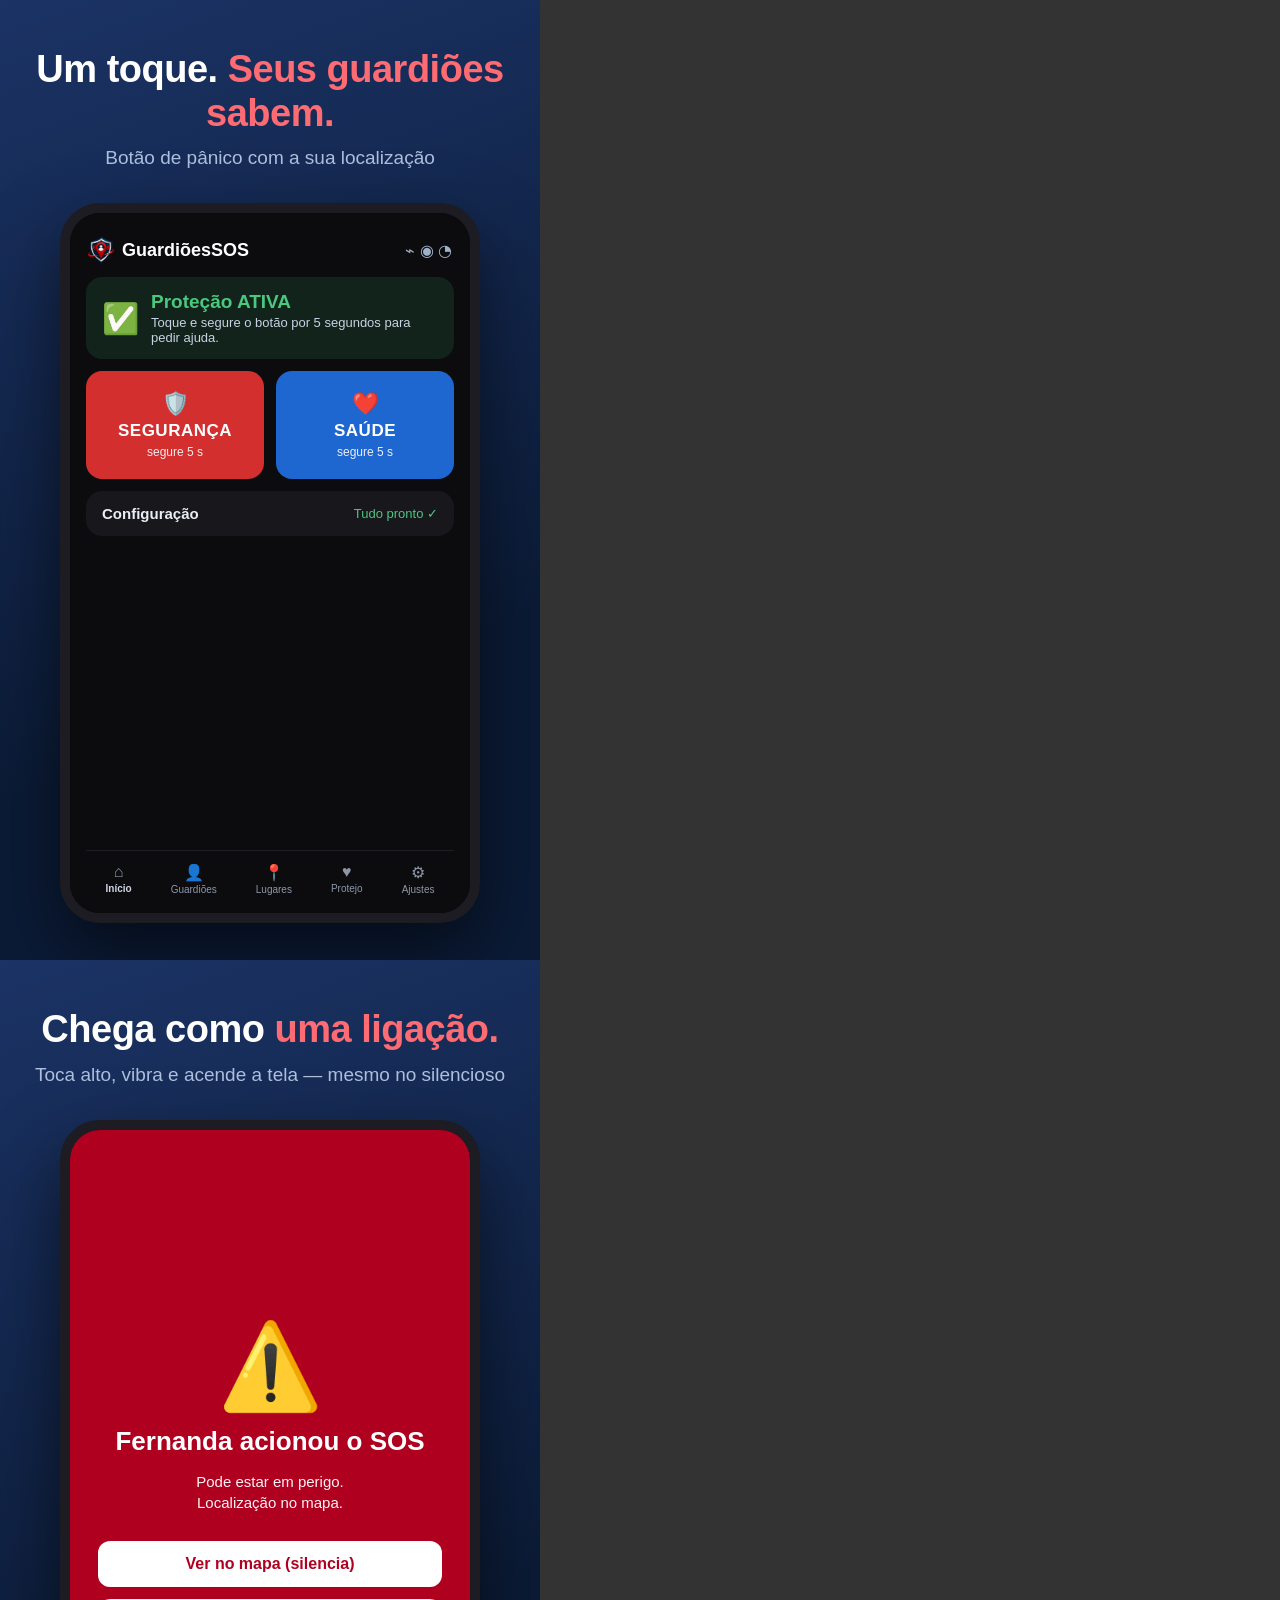
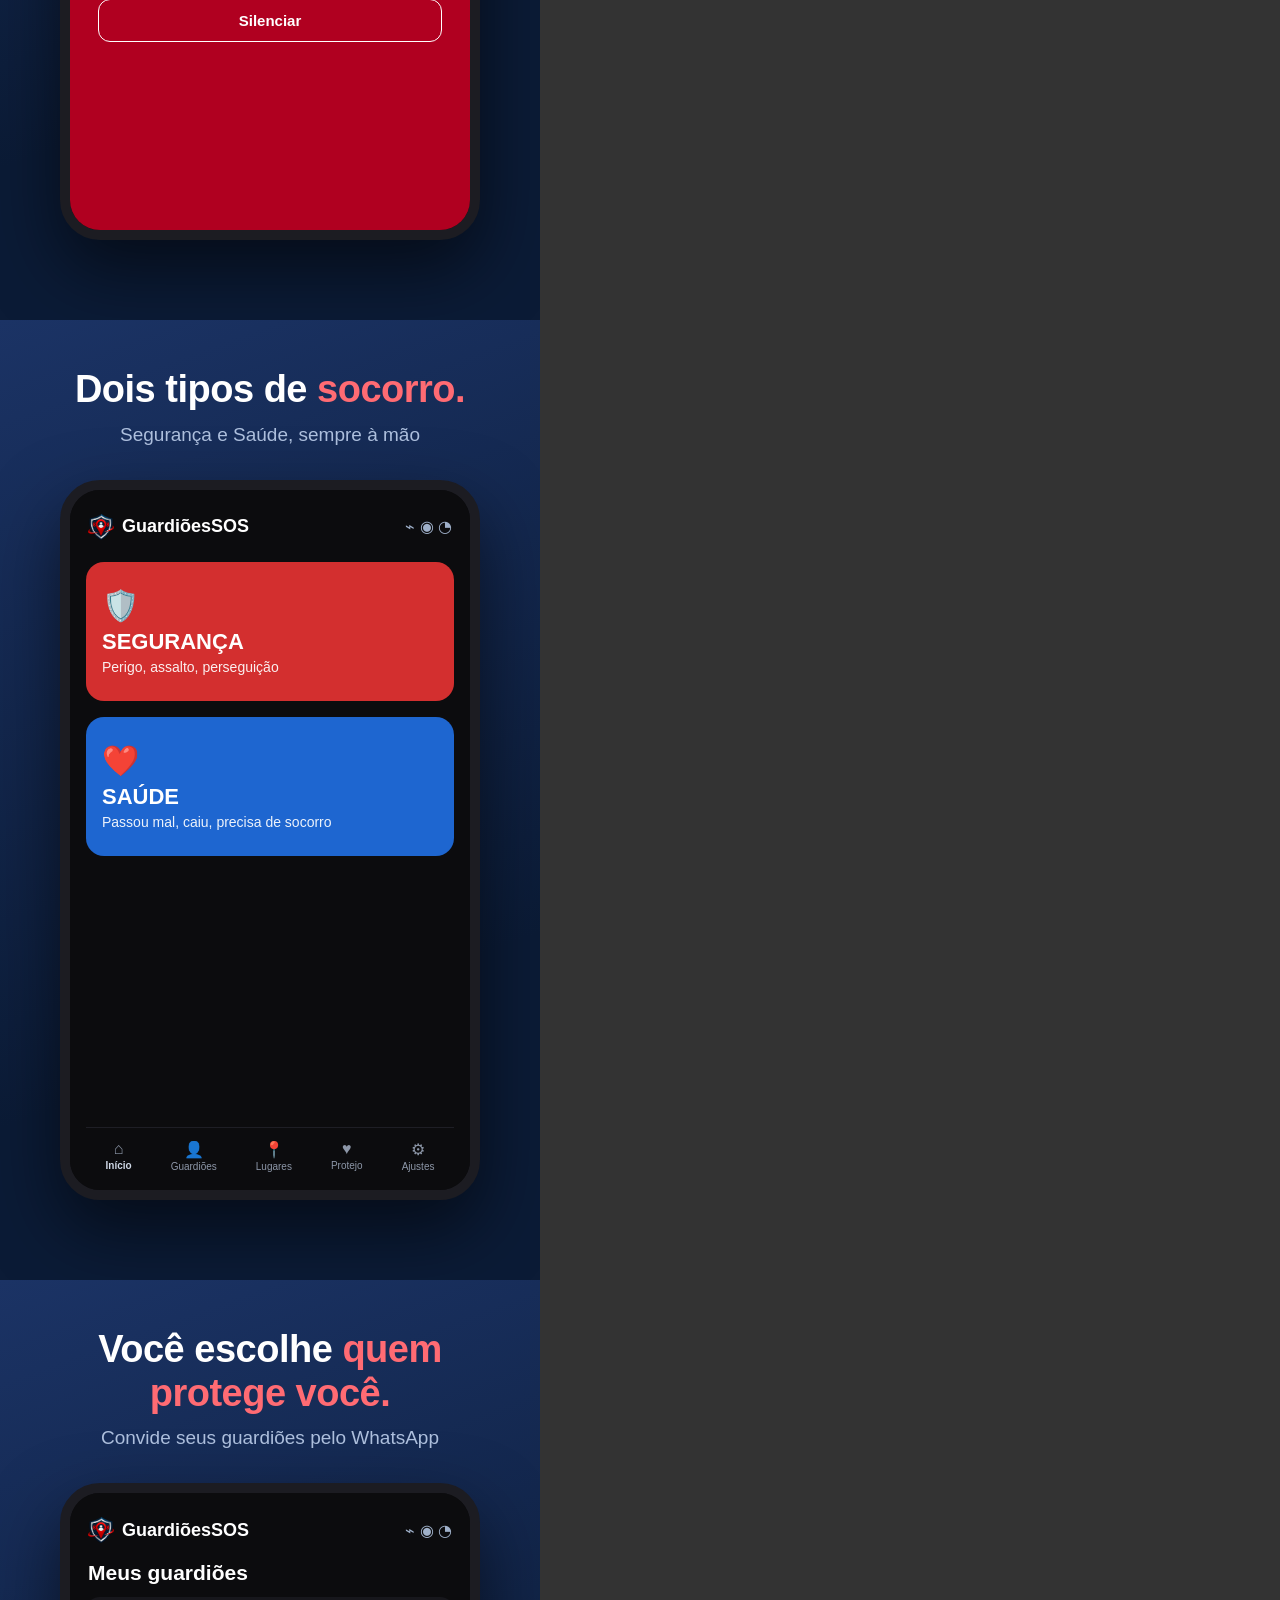
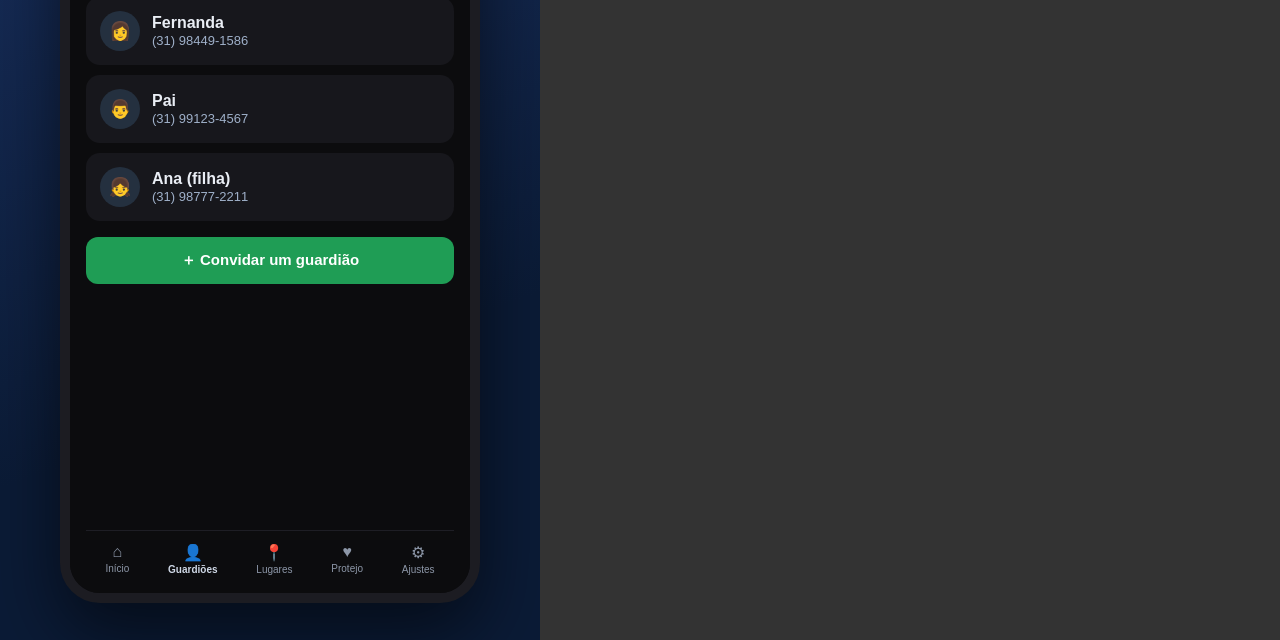
==== docs/loja/store-shots.html @ bd28e044 "Gerador das telas da Play (HTML renderizado p/ PNG 1080x1920) Mockups fiéis das telas do app para os" ====
<!doctype html>
<html lang="pt-BR">
<head>
<meta charset="utf-8" />
<style>
  * { box-sizing: border-box; margin: 0; padding: 0; }
  :root{ --nav:#0b1b36; --nav2:#16294f; --red:#d32f2f; --blue:#1e66d0; --green:#2e9e5b; }
  body { font-family: -apple-system, "Segoe UI", Roboto, Helvetica, Arial, sans-serif; background:#333; }
  .shot {
    width: 540px; height: 960px; position: relative; overflow: hidden;
    background: linear-gradient(160deg, #1b3365 0%, #0b1b36 70%);
    display: flex; flex-direction: column; align-items: center;
    padding: 48px 34px 0;
  }
  .head { color:#fff; font-size: 38px; font-weight: 800; text-align:center; line-height:1.15; letter-spacing:-0.5px; }
  .head .hl { color:#ff6b73; }
  .sub { color:#aec0de; font-size:19px; text-align:center; margin-top:12px; font-weight:500; }
  /* telefone */
  .phone { margin-top: 34px; width: 420px; height: 720px; border-radius: 40px; background:#0c0c0e;
    border: 10px solid #1c1c22; box-shadow: 0 30px 70px rgba(0,0,0,.55); overflow:hidden; position:relative; }
  .scr { position:absolute; inset:0; background:#0c0c0e; color:#eaeef5; padding: 18px 16px; display:flex; flex-direction:column; }
  /* topbar */
  .top { display:flex; align-items:center; gap:8px; padding: 6px 2px 14px; }
  .top img { width: 26px; height: 26px; }
  .top .nm { font-weight:800; font-size:18px; color:#fff; flex:1; }
  .top .ic { color:#9fb0c9; font-size:16px; }
  .card { background:#17171c; border-radius:16px; padding:14px 16px; margin-bottom:12px; }
  .status { display:flex; align-items:center; gap:12px; background: rgba(46,158,91,.16); }
  .status .big { font-size:30px; }
  .status .t { font-weight:800; color:#49c87e; font-size:19px; }
  .status .s { color:#c7d2e2; font-size:13px; margin-top:2px; }
  .sosrow { display:flex; gap:12px; margin-bottom:12px; }
  .sos { flex:1; border-radius:16px; padding:20px 10px; text-align:center; color:#fff; }
  .sos.seg { background: var(--red); }
  .sos.sau { background: var(--blue); }
  .sos .em { font-size:22px; }
  .sos .nm { font-weight:800; font-size:17px; margin-top:4px; letter-spacing:.5px; }
  .sos .hint { font-size:12px; opacity:.9; margin-top:4px; }
  .cfg { display:flex; align-items:center; justify-content:space-between; }
  .cfg .t { font-weight:700; font-size:15px; }
  .cfg .ok { color:#49c87e; font-size:13px; }
  .nav { margin-top:auto; display:flex; justify-content:space-around; padding-top:12px; border-top:1px solid #1e1e25; color:#8d97a8; font-size:10px; }
  .nav b { color:#cfd8e6; }
  .nav .i { font-size:16px; display:block; text-align:center; margin-bottom:2px; }
  /* alerta */
  .alert { background:#b00020; align-items:center; justify-content:center; text-align:center; padding:28px; }
  .alert .warn { font-size:84px; }
  .alert .t { color:#fff; font-size:26px; font-weight:800; margin-top:10px; line-height:1.2; }
  .alert .b { color:#fff; font-size:15px; margin-top:14px; opacity:.95; line-height:1.4; }
  .alert .btn1 { margin-top:28px; width:100%; background:#fff; color:#b00020; font-weight:800; font-size:16px; border-radius:12px; padding:14px; }
  .alert .btn2 { margin-top:12px; width:100%; border:1.5px solid #fff; color:#fff; font-weight:600; font-size:15px; border-radius:12px; padding:12px; }
  /* guardioes */
  .gtitle { font-weight:800; font-size:21px; color:#fff; margin: 4px 2px 12px; }
  .grow { display:flex; align-items:center; gap:12px; background:#17171c; border-radius:14px; padding:14px 14px; margin-bottom:10px; }
  .grow .av { width:40px; height:40px; border-radius:50%; background:#24303f; display:flex; align-items:center; justify-content:center; font-size:18px; }
  .grow .nm { font-weight:700; font-size:16px; }
  .grow .ph { color:#9fb0c9; font-size:13px; margin-top:1px; }
  .ginvite { margin-top:6px; background:#1f9d55; color:#fff; font-weight:800; font-size:15px; text-align:center; border-radius:12px; padding:14px; }
  .big-sos { display:flex; flex-direction:column; gap:16px; margin-top:8px; }
  .bs { border-radius:18px; padding:26px 16px; color:#fff; }
  .bs.seg{ background:var(--red);} .bs.sau{ background:var(--blue);}
  .bs .em{ font-size:30px;} .bs .nm{ font-weight:800; font-size:22px; margin-top:6px;} .bs .d{ font-size:14px; opacity:.92; margin-top:4px;}
</style>
</head>
<body>

<!-- 1. HOME -->
<div class="shot" id="s1">
  <div class="head">Um toque. <span class="hl">Seus guardiões sabem.</span></div>
  <div class="sub">Botão de pânico com a sua localização</div>
  <div class="phone"><div class="scr">
    <div class="top"><img src="escudo.png"><span class="nm">GuardiõesSOS</span><span class="ic">⌁ ◉ ◔</span></div>
    <div class="card status"><span class="big">✅</span><div><div class="t">Proteção ATIVA</div><div class="s">Toque e segure o botão por 5 segundos para pedir ajuda.</div></div></div>
    <div class="sosrow">
      <div class="sos seg"><div class="em">🛡️</div><div class="nm">SEGURANÇA</div><div class="hint">segure 5 s</div></div>
      <div class="sos sau"><div class="em">❤️</div><div class="nm">SAÚDE</div><div class="hint">segure 5 s</div></div>
    </div>
    <div class="card cfg"><span class="t">Configuração</span><span class="ok">Tudo pronto ✓</span></div>
    <div class="nav">
      <div><span class="i">⌂</span><b>Início</b></div><div><span class="i">👤</span>Guardiões</div>
      <div><span class="i">📍</span>Lugares</div><div><span class="i">♥</span>Protejo</div><div><span class="i">⚙</span>Ajustes</div>
    </div>
  </div></div>
</div>

<!-- 2. ALERTA -->
<div class="shot" id="s2">
  <div class="head">Chega como <span class="hl">uma ligação.</span></div>
  <div class="sub">Toca alto, vibra e acende a tela — mesmo no silencioso</div>
  <div class="phone"><div class="scr alert">
    <div class="warn">⚠️</div>
    <div class="t">Fernanda acionou o SOS</div>
    <div class="b">Pode estar em perigo.<br>Localização no mapa.</div>
    <div class="btn1">Ver no mapa (silencia)</div>
    <div class="btn2">Silenciar</div>
  </div></div>
</div>

<!-- 3. DOIS SOS -->
<div class="shot" id="s3">
  <div class="head">Dois tipos de <span class="hl">socorro.</span></div>
  <div class="sub">Segurança e Saúde, sempre à mão</div>
  <div class="phone"><div class="scr">
    <div class="top"><img src="escudo.png"><span class="nm">GuardiõesSOS</span><span class="ic">⌁ ◉ ◔</span></div>
    <div class="big-sos">
      <div class="bs seg"><div class="em">🛡️</div><div class="nm">SEGURANÇA</div><div class="d">Perigo, assalto, perseguição</div></div>
      <div class="bs sau"><div class="em">❤️</div><div class="nm">SAÚDE</div><div class="d">Passou mal, caiu, precisa de socorro</div></div>
    </div>
    <div class="nav">
      <div><span class="i">⌂</span><b>Início</b></div><div><span class="i">👤</span>Guardiões</div>
      <div><span class="i">📍</span>Lugares</div><div><span class="i">♥</span>Protejo</div><div><span class="i">⚙</span>Ajustes</div>
    </div>
  </div></div>
</div>

<!-- 4. GUARDIÕES -->
<div class="shot" id="s4">
  <div class="head">Você escolhe <span class="hl">quem protege você.</span></div>
  <div class="sub">Convide seus guardiões pelo WhatsApp</div>
  <div class="phone"><div class="scr">
    <div class="top"><img src="escudo.png"><span class="nm">GuardiõesSOS</span><span class="ic">⌁ ◉ ◔</span></div>
    <div class="gtitle">Meus guardiões</div>
    <div class="grow"><div class="av">👩</div><div><div class="nm">Fernanda</div><div class="ph">(31) 98449-1586</div></div></div>
    <div class="grow"><div class="av">👨</div><div><div class="nm">Pai</div><div class="ph">(31) 99123-4567</div></div></div>
    <div class="grow"><div class="av">👧</div><div><div class="nm">Ana (filha)</div><div class="ph">(31) 98777-2211</div></div></div>
    <div class="ginvite">＋ Convidar um guardião</div>
    <div class="nav">
      <div><span class="i">⌂</span>Início</div><div><span class="i">👤</span><b>Guardiões</b></div>
      <div><span class="i">📍</span>Lugares</div><div><span class="i">♥</span>Protejo</div><div><span class="i">⚙</span>Ajustes</div>
    </div>
  </div></div>
</div>

</body>
</html>
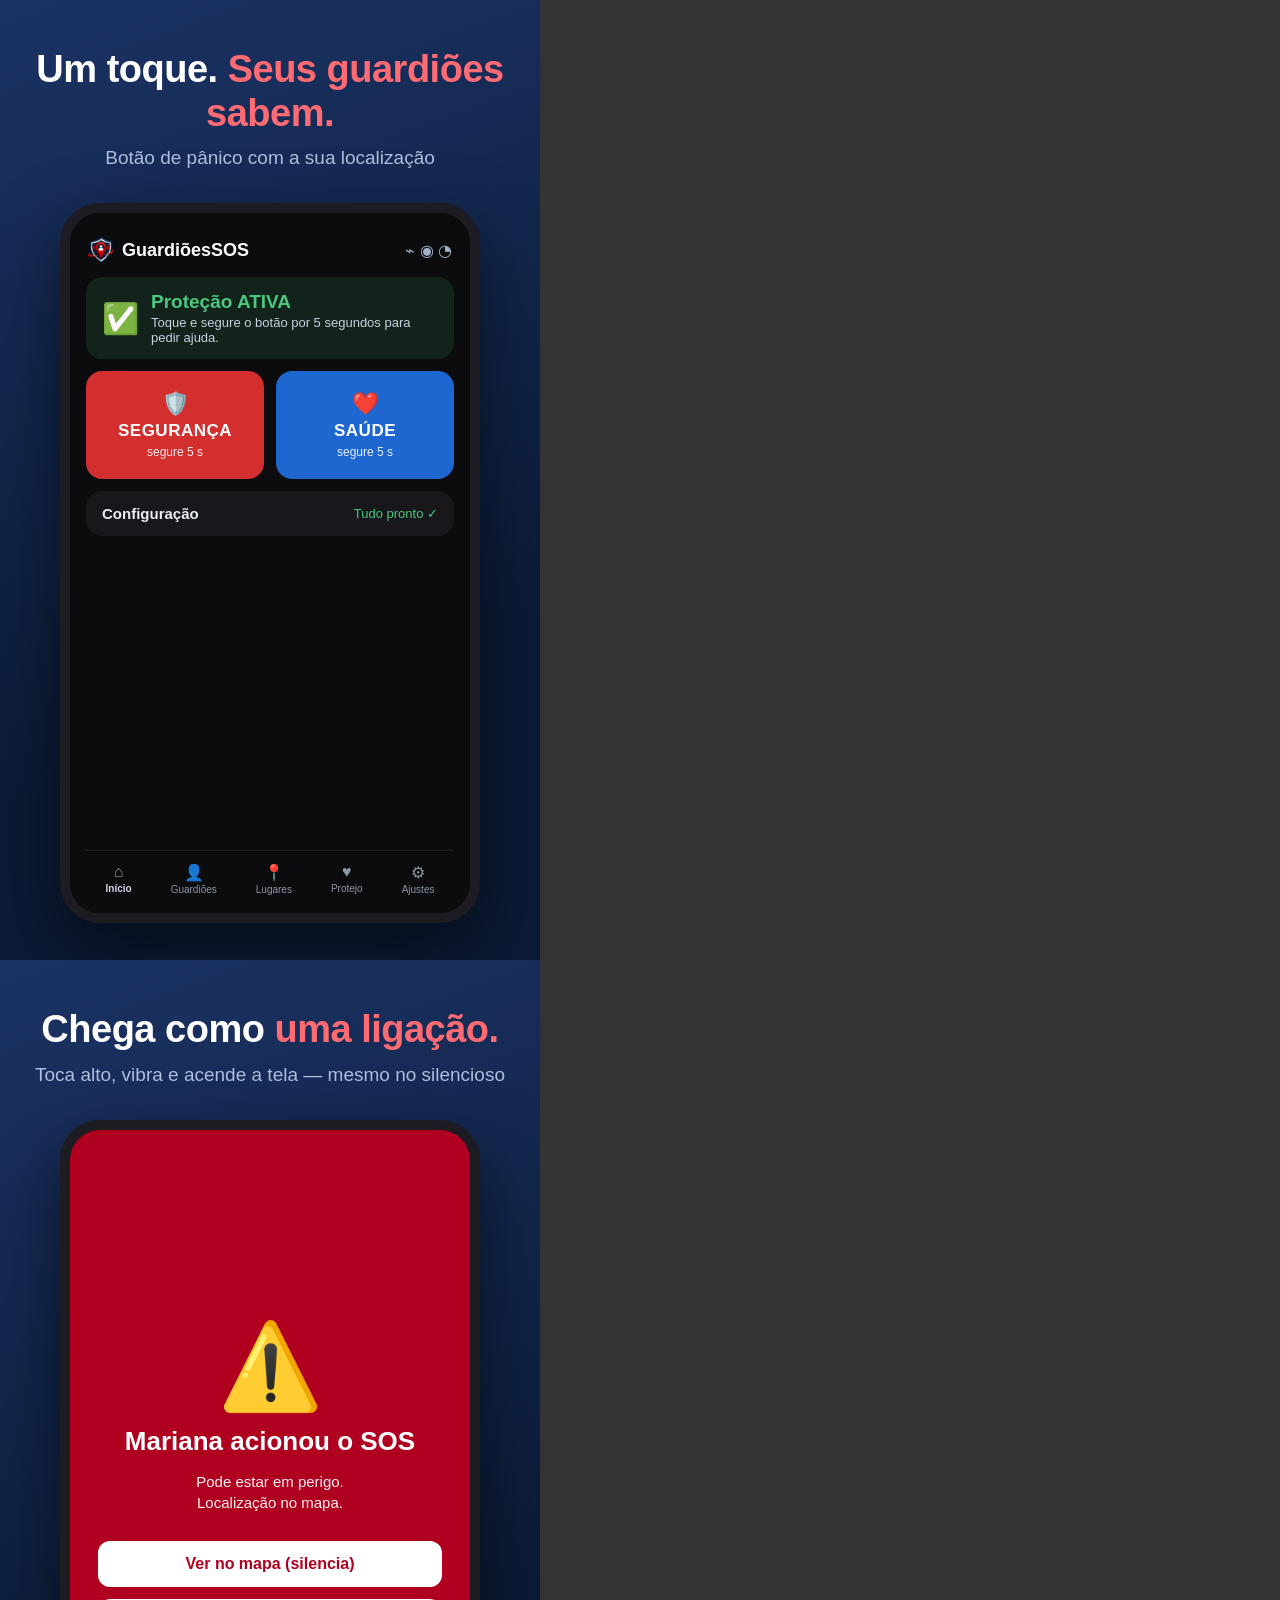
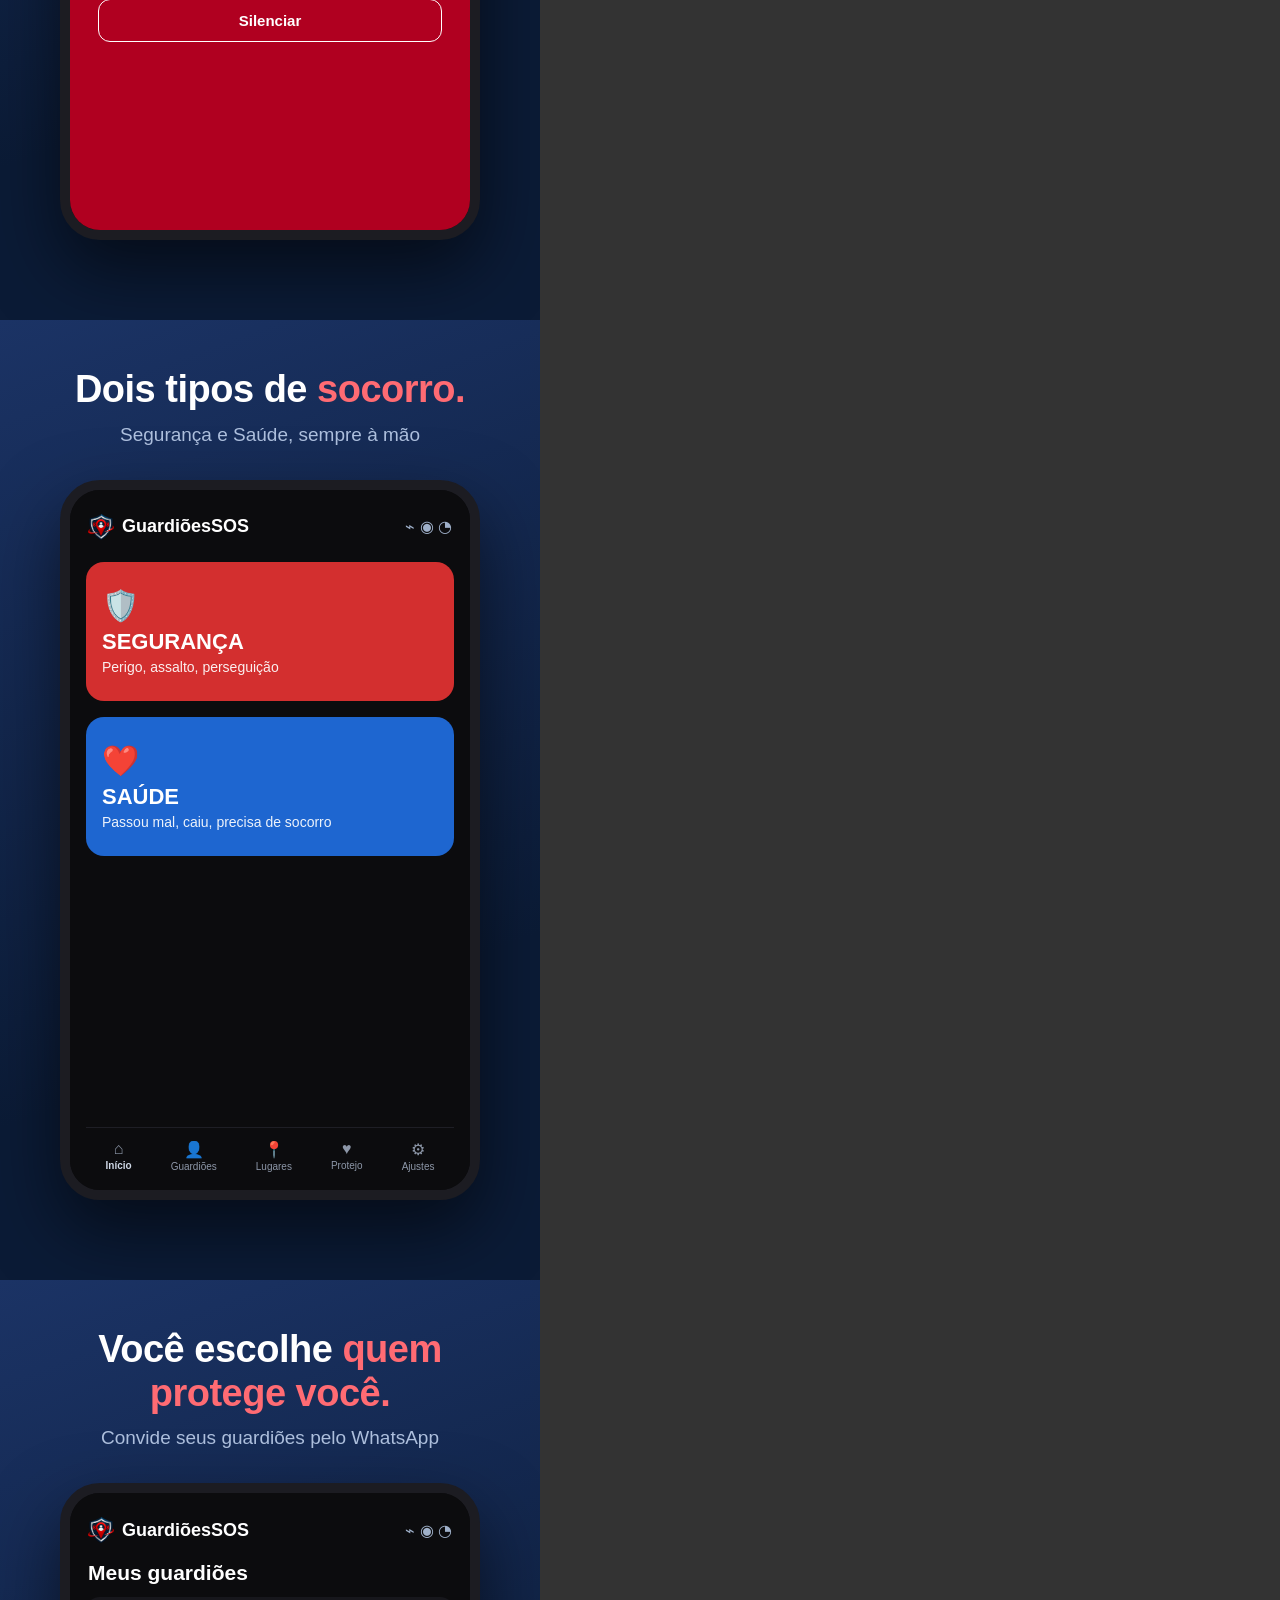
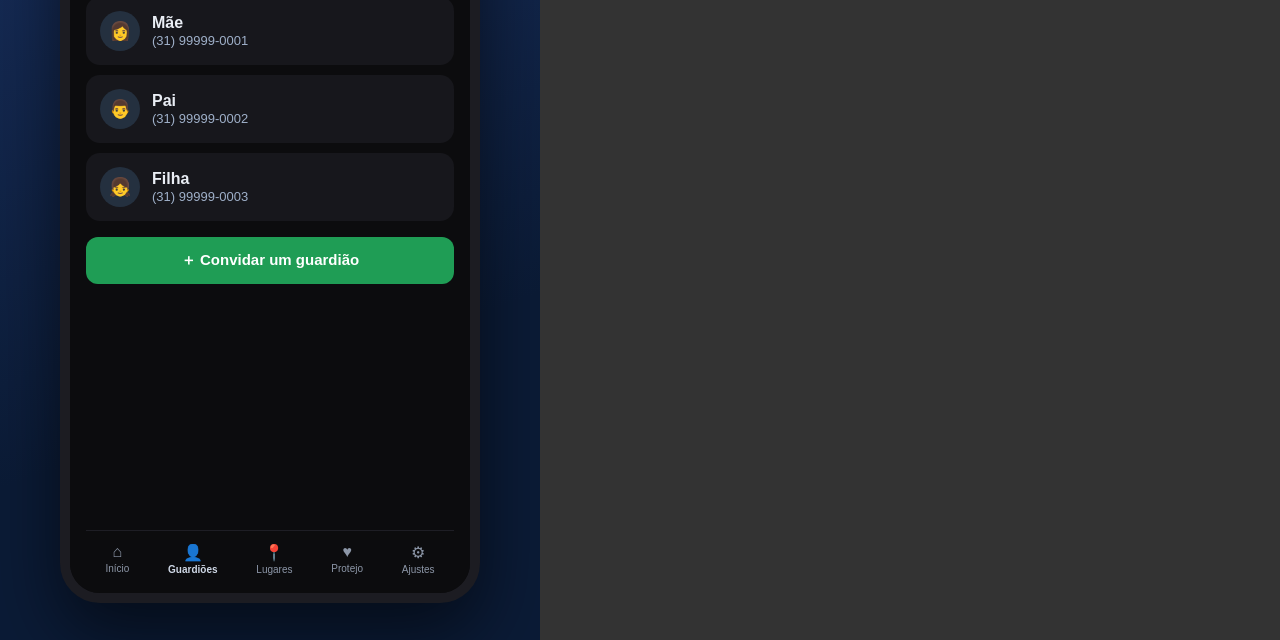
==== commit d216f828: "Telas da loja: trocar nome/números reais por fictícios (privacidade) Co-Authored-By: Claude Opus 4.8" ====
--- a/docs/loja/store-shots.html
+++ b/docs/loja/store-shots.html
@@ -89,7 +89,7 @@
   <div class="sub">Toca alto, vibra e acende a tela — mesmo no silencioso</div>
   <div class="phone"><div class="scr alert">
     <div class="warn">⚠️</div>
-    <div class="t">Fernanda acionou o SOS</div>
+    <div class="t">Mariana acionou o SOS</div>
     <div class="b">Pode estar em perigo.<br>Localização no mapa.</div>
     <div class="btn1">Ver no mapa (silencia)</div>
     <div class="btn2">Silenciar</div>
@@ -120,9 +120,9 @@
   <div class="phone"><div class="scr">
     <div class="top"><img src="escudo.png"><span class="nm">GuardiõesSOS</span><span class="ic">⌁ ◉ ◔</span></div>
     <div class="gtitle">Meus guardiões</div>
-    <div class="grow"><div class="av">👩</div><div><div class="nm">Fernanda</div><div class="ph">(31) 98449-1586</div></div></div>
-    <div class="grow"><div class="av">👨</div><div><div class="nm">Pai</div><div class="ph">(31) 99123-4567</div></div></div>
-    <div class="grow"><div class="av">👧</div><div><div class="nm">Ana (filha)</div><div class="ph">(31) 98777-2211</div></div></div>
+    <div class="grow"><div class="av">👩</div><div><div class="nm">Mãe</div><div class="ph">(31) 99999-0001</div></div></div>
+    <div class="grow"><div class="av">👨</div><div><div class="nm">Pai</div><div class="ph">(31) 99999-0002</div></div></div>
+    <div class="grow"><div class="av">👧</div><div><div class="nm">Filha</div><div class="ph">(31) 99999-0003</div></div></div>
     <div class="ginvite">＋ Convidar um guardião</div>
     <div class="nav">
       <div><span class="i">⌂</span>Início</div><div><span class="i">👤</span><b>Guardiões</b></div>
